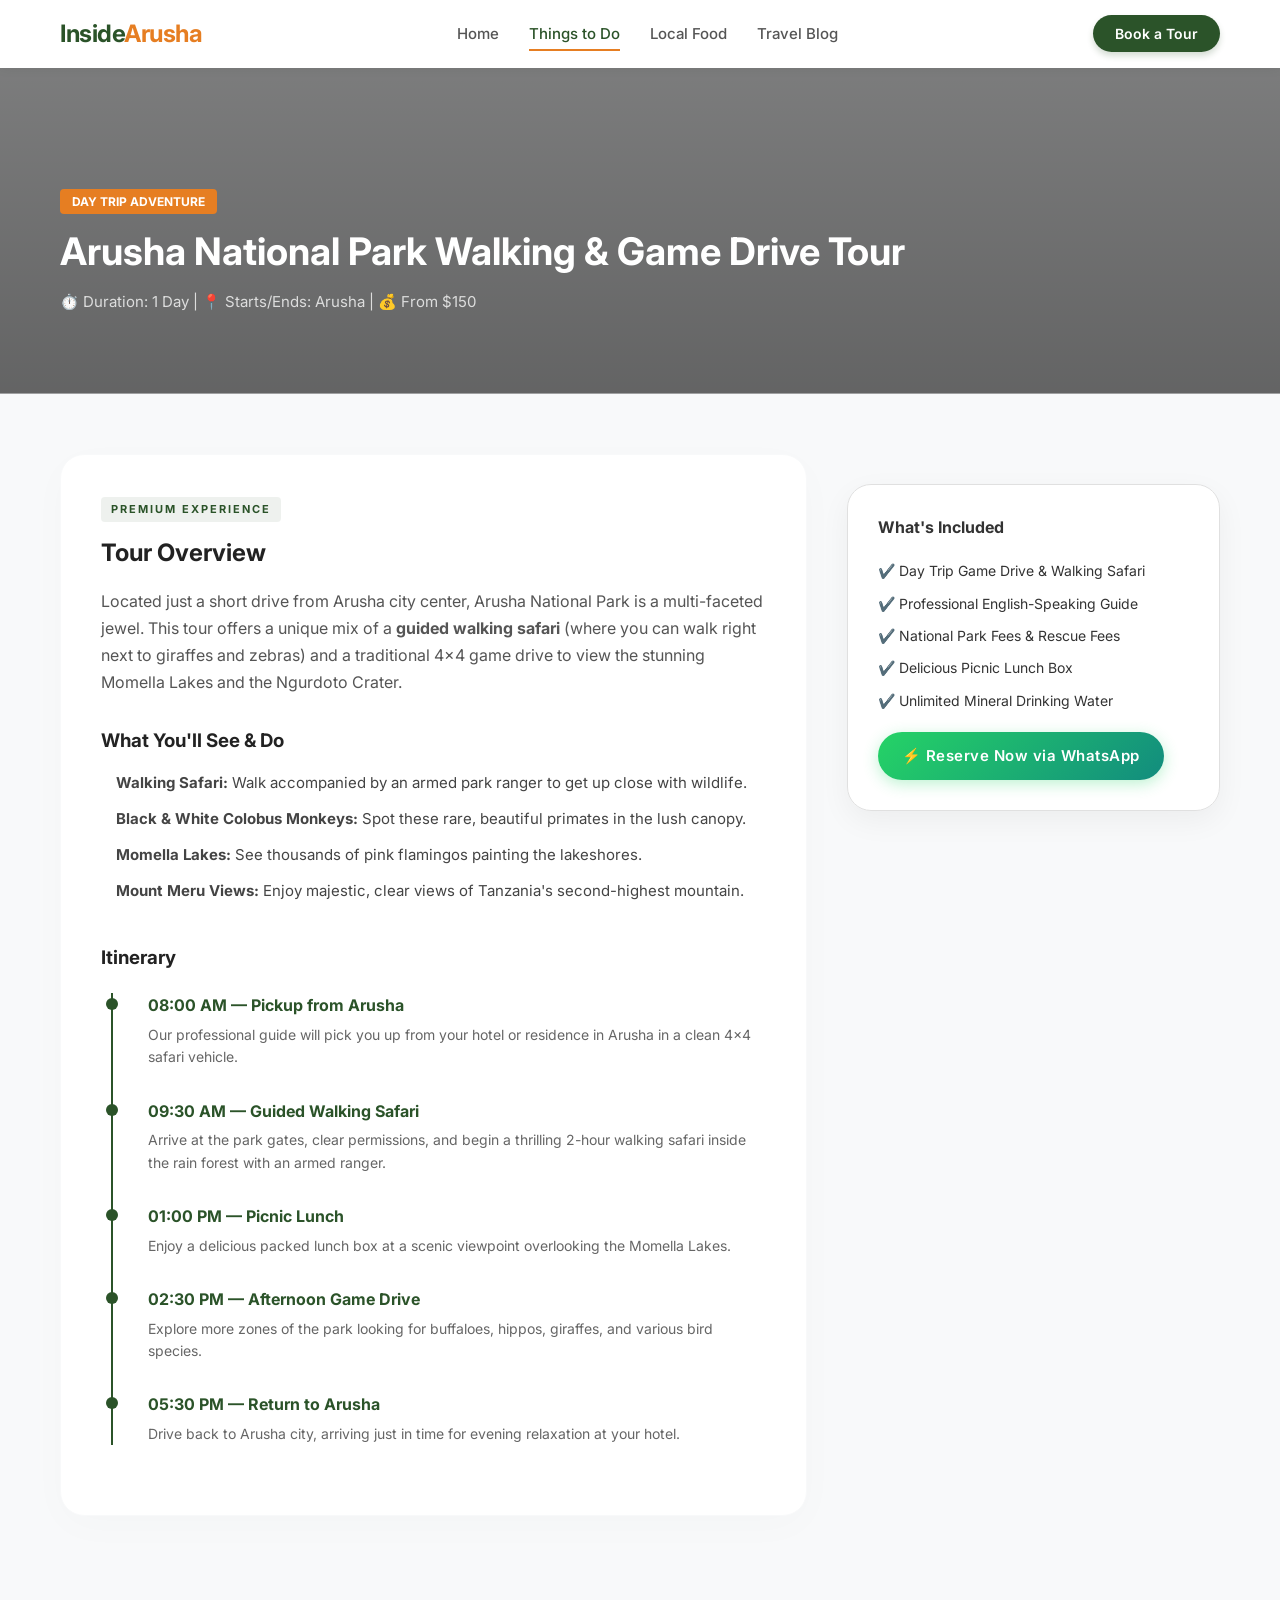
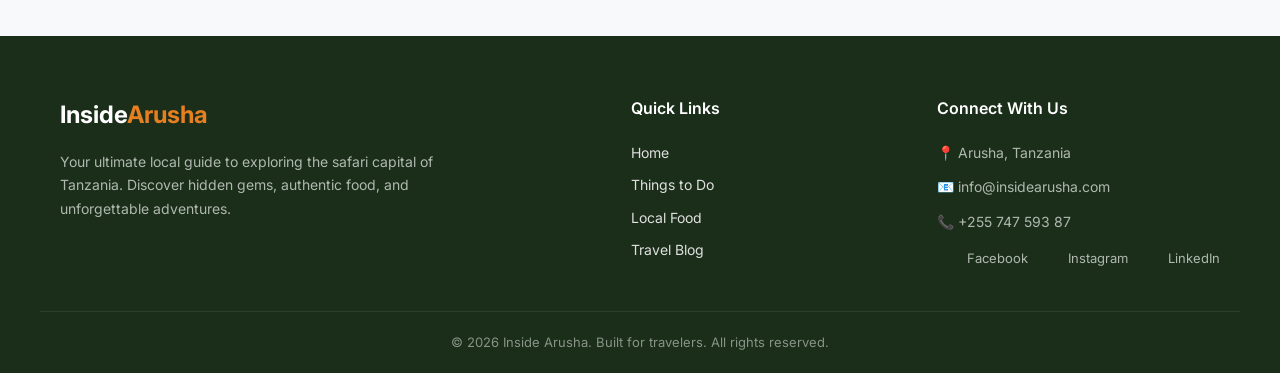
==== arusha-park.html @ d98e3d4b "Initial commit - Fixed HTML structure and broken links" ====
<!DOCTYPE html>
<html lang="en">
<head>
    <meta charset="UTF-8">
    <meta name="viewport" content="width=device-width, initial-scale=1.0">
    <title>Arusha National Park Day Tour | Inside Arusha</title>
    <link href="https://fonts.googleapis.com/css2?family=Inter:wght=400;500;600;700&display=swap" rel="stylesheet">
    <link rel="stylesheet" href="style.css">
</head>
<body>
<header class="site-header">
        <div class="header-container">
            <div class="logo">
                <a href="index.html">Inside<span>Arusha</span></a>
            </div>

            <button class="menu-toggle" id="mobile-menu" aria-label="Toggle navigation">
                <span class="bar"></span>
                <span class="bar"></span>
                <span class="bar"></span>
            </button>

            <nav class="main-navigation" id="nav-menu">
                <ul class="nav-links">
                    <li><a href="index.html">Home</a></li>
                    <li><a href="things-to-do.html" class="active">Things to Do</a></li>
                    <li><a href="local-food.html">Local Food</a></li>
                    <li><a href="blog.html">Travel Blog</a></li>
                </ul>
            </nav>

            <div class="header-action">
                <a href="https://wa.me/25574759387" target="_blank" class="btn-book">Book a Tour</a>
            </div>
        </div>
    </header>
    <section class="tour-hero">
        <div class="tour-hero-overlay">
            <div class="section-container">
                <span class="tour-badge">Day Trip Adventure</span>
                <h1 class="tour-main-title">Arusha National Park Walking & Game Drive Tour</h1>
                <p class="tour-meta-info">⏱️ Duration: 1 Day | 📍 Starts/Ends: Arusha | 💰 From $150</p>
            </div>
        </div>
    </section>

    <section class="tour-details-section">
    <div class="section-container tour-grid-layout">
        
        <div class="tour-main-content unique-minimalist-content">
            <div class="luxury-card-badge">Premium Experience</div>
            <h2>Tour Overview</h2>
            <p class="tour-description">
                    Located just a short drive from Arusha city center, Arusha National Park is a multi-faceted jewel. 
                    This tour offers a unique mix of a <strong>guided walking safari</strong> (where you can walk right next to giraffes and zebras) 
                    and a traditional 4x4 game drive to view the stunning Momella Lakes and the Ngurdoto Crater.
                </p>

                <h3>What You'll See & Do</h3>
                <ul class="tour-bullets">
                    <li><strong>Walking Safari:</strong> Walk accompanied by an armed park ranger to get up close with wildlife.</li>
                    <li><strong>Black & White Colobus Monkeys:</strong> Spot these rare, beautiful primates in the lush canopy.</li>
                    <li><strong>Momella Lakes:</strong> See thousands of pink flamingos painting the lakeshores.</li>
                    <li><strong>Mount Meru Views:</strong> Enjoy majestic, clear views of Tanzania's second-highest mountain.</li>
                </ul>

                <h3>Itinerary</h3>
                <div class="itinerary-timeline luxury-timeline">
                    <div class="timeline-item">
                        <h4>08:00 AM — Pickup from Arusha</h4>
                        <p>Our professional guide will pick you up from your hotel or residence in Arusha in a clean 4x4 safari vehicle.</p>
                    </div>
                    <div class="timeline-item">
                        <h4>09:30 AM — Guided Walking Safari</h4>
                        <p>Arrive at the park gates, clear permissions, and begin a thrilling 2-hour walking safari inside the rain forest with an armed ranger.</p>
                    </div>
                    <div class="timeline-item">
                        <h4>01:00 PM — Picnic Lunch</h4>
                        <p>Enjoy a delicious packed lunch box at a scenic viewpoint overlooking the Momella Lakes.</p>
                    </div>
                    <div class="timeline-item">
                        <h4>02:30 PM — Afternoon Game Drive</h4>
                        <p>Explore more zones of the park looking for buffaloes, hippos, giraffes, and various bird species.</p>
                    </div>
                    <div class="timeline-item">
                        <h4>05:30 PM — Return to Arusha</h4>
                        <p>Drive back to Arusha city, arriving just in time for evening relaxation at your hotel.</p>
                    </div>
                </div>
            </div>

           <div class="tour-sidebar">
    <div class="booking-sticky-box high-end-glassbox">
        <h4>What's Included</h4>
        <ul class="inclusion-list premium-inclusions">
            <li><span>✔️</span> Day Trip Game Drive & Walking Safari</li>
            <li><span>✔️</span> Professional English-Speaking Guide</li>
            <li><span>✔️</span> National Park Fees & Rescue Fees</li>
            <li><span>✔️</span> Delicious Picnic Lunch Box</li>
            <li><span>✔️</span> Unlimited Mineral Drinking Water</li>
        </ul>
        
        <a href="https://wa.me/25574759387?text=Hi!+I'm+interested+in+the+Arusha+National+Park+Tour" target="_blank" class="btn-sidebar-book luxury-btn">
            ⚡ Reserve Now via WhatsApp
        </a>
    </div>
</div>

        </div>
    </section>
     <footer class="site-footer">
        <div class="footer-container">
            <div class="footer-brand">
                <h3>Inside<span>Arusha</span></h3>
                <p>Your ultimate local guide to exploring the safari capital of Tanzania. Discover hidden gems, authentic food, and unforgettable adventures.</p>
            </div>
            <div class="footer-links">
                <h4>Quick Links</h4>
                <ul>
                    <li><a href="index.html">Home</a></li>
                    <li><a href="things-to-do.html">Things to Do</a></li>
                    <li><a href="local-food.html">Local Food</a></li>
                    <li><a href="blog.html">Travel Blog</a></li>
                </ul>
            </div>
            <div class="footer-contact">
                <h4>Connect With Us</h4>
                <p>📍 Arusha, Tanzania</p>
                <p>📧 info@insidearusha.com</p>
                <p>📞 +255 747 593 87</p>
                <div class="footer-socials">
                    <a href="https://facebook.com" target="_blank" class="footer-social-link">Facebook</a>
                    <a href="https://instagram.com" target="_blank" class="footer-social-link">Instagram</a>
                    <a href="https://linkedin.com" target="_blank" class="footer-social-link">LinkedIn</a>
                </div>
            </div>
        </div>
        <div class="footer-bottom">
            <p>&copy; 2026 Inside Arusha. Built for travelers. All rights reserved.</p>
        </div>
    </footer>
    <script>
        const menuToggle = document.getElementById('mobile-menu');
        const navMenu = document.getElementById('nav-menu');

        menuToggle.addEventListener('click', () => {
            menuToggle.classList.toggle('is-active');
            navMenu.classList.toggle('active');
        });
    </script>

</body>
</html>
---- style.css ----
* {
    margin: 0;
    padding: 0;
    box-sizing: border-box;
}

body {
    font-family: 'Inter', sans-serif;
    background-color: #f8f9fa;
    color: #333333;
    line-height: 1.6;
}

a {
    text-decoration: none;
    color: inherit;
    transition: all 0.3s ease;
}

ul {
    list-style: none;
}
.site-header {
    background-color: #ffffff;
    box-shadow: 0 2px 10px rgba(0, 0, 0, 0.05);
    position: sticky;
    top: 0;
    z-index: 1000;
    padding: 15px 0;
}
.header-container {
    max-width: 1200px;
    margin: 0 auto;
    padding: 0 20px;
    display: flex;
    justify-content: space-between;
    align-items: center;
}
.logo a {
    font-size: 24px;
    font-weight: 700;
    color: #2b5329;
    letter-spacing: -0.5px;
}

.logo span {
    color: #e67e22;
}
.nav-links {
    display: flex;
    gap: 30px;
}

.nav-links a {
    font-size: 15px;
    font-weight: 500;
    color: #555555;
    padding: 8px 0;
    position: relative;
}
.nav-links a:hover,
.nav-links a.active {
    color: #2b5329;
}
.nav-links a::after {
    content: '';
    position: absolute;
    bottom: 0;
    left: 0;
    width: 0;
    height: 2px;
    background-color: #e67e22;
    transition: width 0.3s ease;
}

.nav-links a:hover::after,
.nav-links a.active::after {
    width: 100%;
}
.btn-book {
    background-color: #2b5329; 
    color: #ffffff !important;
    padding: 10px 22px;
    border-radius: 25px;
    font-size: 14px;
    font-weight: 600;
    box-shadow: 0 4px 6px rgba(43, 83, 41, 0.2);
}

.btn-book:hover {
    background-color: #1e3b1c;
    transform: translateY(-2px);
    box-shadow: 0 6px 12px rgba(43, 83, 41, 0.3);
}
@media (max-width: 768px) {
    .nav-links {
        display: none;
    }
    
    .logo a {
        font-size: 20px;
    }
    
    .btn-book {
        padding: 8px 16px;
        font-size: 13px;
    }
}
.hero-section {
    position: relative;
    height: 85vh;
    min-height: 500px;
    background-image: url(images/sutirta-budiman-Jgiv1rSIpVM-unsplash.jpg);
    background-size: cover;
    background-position: center;
    background-repeat: no-repeat;
    display: flex;
    align-items: center;
    color: #ffffff;
}

.hero-overlay {
    position: absolute;
    top: 0;
    left: 0;
    width: 100%;
    height: 100%;
    background: linear-gradient(to bottom, rgba(0,0,0,0.4), rgba(0,0,0,0.6));
    z-index: 1;
}

.hero-container {
    position: relative;
    z-index: 2;
    max-width: 800px;
    margin: 0 auto;
    padding: 0 20px;
    text-align: center;
}

.hero-badge {
    background-color: rgba(230, 126, 34, 0.2);
    color: #1237af;
    border: 1px solid rgba(230, 126, 34, 0.4);
    padding: 6px 16px;
    border-radius: 20px;
    font-size: 13px;
    font-weight: 600;
    text-transform: uppercase;
    letter-spacing: 1px;
    display: inline-block;
    margin-bottom: 20px;
}

.hero-title {
    font-size: 48px;
    font-weight: 700;
    line-height: 1.2;
    margin-bottom: 20px;
    letter-spacing: -1px;
}

.hero-title span {
    color: #e67e22;
}

.hero-subtitle {
    font-size: 18px;
    color: #e0e0e0;
    margin-bottom: 35px;
    font-weight: 400;
    max-width: 650px;
    margin-left: auto;
    margin-right: auto;
}

.hero-actions {
    display: flex;
    justify-content: center;
    gap: 20px;
    align-items: center;
}

.btn-primary {
    background-color: #e67e22;
    color: #ffffff;
    padding: 12px 30px;
    border-radius: 30px;
    font-size: 15px;
    font-weight: 600;
    box-shadow: 0 4px 15px rgba(230, 126, 34, 0.3);
}

.btn-primary:hover {
    background-color: #d35400;
    transform: translateY(-2px);
}

.btn-secondary {
    background-color: rgba(255, 255, 255, 0.1);
    color: #ffffff;
    padding: 12px 30px;
    border-radius: 30px;
    font-size: 15px;
    font-weight: 600;
    border: 1px solid rgba(255, 255, 255, 0.4);
    backdrop-filter: blur(5px);
    display: flex;
    align-items: center;
    gap: 8px;
}

.btn-secondary:hover {
    background-color: rgba(255, 255, 255, 0.2);
    border-color: #ffffff;
    transform: translateY(-2px);
}

.services-section {
    padding: 80px 0;
    background-color: #f8f9fa;
}

.section-container {
    max-width: 1200px;
    margin: 0 auto;
    padding: 0 20px;
}

.section-header {
    text-align: center;
    margin-bottom: 50px;
}

.section-tagline {
    color: #2b5329;
    font-weight: 600;
    font-size: 14px;
    text-transform: uppercase;
    letter-spacing: 1px;
    display: block;
    margin-bottom: 10px;
}

.section-title {
    font-size: 36px;
    font-weight: 700;
    color: #222222;
    margin-bottom: 15px;
}

.section-subtitle {
    color: #666666;
    font-size: 16px;
    max-width: 600px;
    margin: 0 auto;
}
    .cards-grid {
    display: grid;
    grid-template-columns: repeat(auto-fit, minmax(320px, 1fr));
    gap: 30px;
    margin-top: 20px;
}

.card {
    background: #ffffff;
    border-radius: 12px;
    overflow: hidden;
    box-shadow: 0 4px 15px rgba(0,0,0,0.03);
    transition: all 0.3s ease;
}

.card:hover {
    transform: translateY(-5px);
    box-shadow: 0 10px 25px rgba(0,0,0,0.08);
}

.card-image {
    height: 240px;
    overflow: hidden;
}

.card-image img {
    width: 100%;
    height: 100%;
    object-fit: cover;
    transition: transform 0.5s ease;
}

.card:hover .card-image img {
    transform: scale(1.05);
}

.card-content {
    padding: 25px;
}

.card-content h3 {
    font-size: 20px;
    color: #222222;
    margin-bottom: 12px;
    font-weight: 600;
}

.card-content p {
    color: #666666;
    font-size: 14px;
    line-height: 1.6;
    margin-bottom: 20px;
}

.card-link {
    color: #2b5329;
    font-weight: 600;
    font-size: 14px;
}

.card-link:hover {
    color: #e67e22;
}

@media (max-width: 768px) {
    .hero-section { height: 75vh; }
    .hero-title { font-size: 32px; }
    .hero-subtitle { font-size: 15px; }
    .hero-actions { flex-direction: column; gap: 12px; }
    .btn-primary, .btn-secondary { width: 100%; justify-content: center; }
    
    .section-title { font-size: 28px; }
    .cards-grid { grid-template-columns: 1fr; } 
}
food-section {
    padding: 80px 0;
    background-color: #ffffff; 
}

.food-grid {
    display: grid;
    grid-template-columns: repeat(auto-fit, minmax(300px, 1fr));
    gap: 30px;
    margin-top: 40px;
}

.food-card {
    background: #f8f9fa;
    border-left: 4px solid #e67e22;
    padding: 30px;
    border-radius: 0 12px 12px 0;
    position: relative;
    box-shadow: 0 4px 15px rgba(0,0,0,0.02);
    transition: all 0.3s ease;
}

.food-card:hover {
    transform: translateY(-3px);
    box-shadow: 0 8px 20px rgba(0,0,0,0.06);
    background-color: #f1f3f5;
}

.food-badge {
    position: absolute;
    top: 15px;
    right: 20px;
    background-color: rgba(43, 83, 41, 0.1);
    color: #2b5329;
    font-size: 11px;
    font-weight: 700;
    text-transform: uppercase;
    padding: 4px 10px;
    border-radius: 4px;
    letter-spacing: 0.5px;
}

.food-content h3 {
    font-size: 20px;
    color: #222222;
    margin-bottom: 15px;
    padding-right: 60px;
}

.food-content p {
    color: #555555;
    font-size: 14px;
    line-height: 1.6;
    margin-bottom: 20px;
}
.best-spot {
    display: block;
    font-size: 13px;
    font-weight: 600;
    color: #2b5329;
    background-color: #ffffff;
    padding: 8px 12px;
    border-radius: 6px;
    border: 1px dashed rgba(43, 83, 41, 0.3);
}

.cafe-highlight {
    margin-top: 50px;
    background: linear-gradient(135deg, #2b5329, #1e3b1c);
    color: #ffffff;
    padding: 35px;
    border-radius: 12px;
    text-align: center;
    box-shadow: 0 10px 20px rgba(43, 83, 41, 0.15);
}

.cafe-highlight h3 {
    font-size: 22px;
    margin-bottom: 10px;
    font-weight: 600;
}

.cafe-highlight p {
    font-size: 15px;
    color: #e0e0e0;
    max-width: 700px;
    margin: 0 auto;
}

@media (max-width: 768px) {
    .food-grid {
        grid-template-columns: 1fr;
    }
    .cafe-highlight h3 {
        font-size: 18px;
    }
    .cafe-highlight p {
        font-size: 13px;
    }
}
.blog-section {
    padding: 80px 0;
    background-color: #f8f9fa;
}

.blog-grid {
    display: grid;
    grid-template-columns: repeat(auto-fit, minmax(320px, 1fr));
    gap: 30px;
    margin-top: 40px;
}
.blog-card {
    background: #ffffff;
    border-radius: 8px;
    overflow: hidden;
    box-shadow: 0 2px 12px rgba(0,0,0,0.02);
    transition: all 0.3s ease;
    margin-top: auto;
}

.blog-card:hover {
    transform: translateY(-5px);
    box-shadow: 0 8px 25px rgba(0,0,0,0.06);
}

.blog-image {
    height: 200px;
    overflow: hidden;
}

.blog-image img {
    width: 100%;
    height: 100%;
    object-fit: cover;
    transition: transform 0.4s ease;
}

.blog-card:hover .blog-image img {
    transform: scale(1.05);
}

.blog-content {
    padding: 25px;
}

.blog-meta {
    display: flex;
    gap: 15px;
    font-size: 12px;
    color: #888888;
    font-weight: 500;
    margin-bottom: 12px;
    text-transform: uppercase;
    letter-spacing: 0.5px;
}

.blog-category {
    color: #e67e22; 
    font-weight: 600;
}

.blog-content h3 {
    font-size: 19px;
    line-height: 1.4;
    margin-bottom: 12px;
}

.blog-content h3 a:hover {
    color: #2b5329; 
}

.blog-content p {
    color: #666666;
    font-size: 14px;
    line-height: 1.6;
    margin-bottom: 18px;
}

.read-more {
    font-size: 14px;
    font-weight: 600;
    color: #2b5329;
    display: inline-block;
}

.read-more:hover {
    color: #e67e22;
    transform: translateX(3px); 
}

@media (max-width: 768px) 
{

    .blog-grid {
        grid-template-columns: 1fr;
    }
}
.site-footer {
    background-color: #1a2e19; 
    color: #e0e0e0;
    padding: 60px 0 20px 0;
    margin-top: 60px;
    font-size: 14px;
}

.footer-container {
    max-width: 1200px;
    margin: 0 auto;
    padding: 0 20px;
    display: grid;
    grid-template-columns: 2fr 1fr 1fr;
    gap: 40px;
    margin-bottom: 40px;
}

.footer-brand h3 {
    font-size: 24px;
    color: #ffffff;
    margin-bottom: 15px;
    font-weight: 700;
}

.footer-brand h3 span {
    color: #e67e22;
}

.footer-brand p {
    line-height: 1.7;
    color: #b0b8b0;
    max-width: 400px;
}

.footer-links h4, .footer-contact h4 {
    color: #ffffff;
    font-size: 16px;
    font-weight: 600;
    margin-bottom: 20px;
}

.footer-links ul li {
    margin-bottom: 10px;
}

.footer-links a:hover {
    color: #e67e22;
    padding-left: 5px; 
}

.footer-contact p {
    margin-bottom: 12px;
    color: #b0b8b0;
}

.footer-bottom {
    border-top: 1px solid rgba(255, 255, 255, 0.08);
    max-width: 1200px;
    margin: 0 auto;
    padding: 20px 20px 0 20px;
    text-align: center;
    color: #889488;
    font-size: 13px;
}

.menu-toggle {
    display: none;
    flex-direction: column;
    cursor: pointer;
    background: transparent;
    border: none;
}

.menu-toggle .bar {
    width: 25px;
    height: 3px;
    background-color: #2b5329;
    margin: 4px 0;
    transition: all 0.3s ease;
}


@media (max-width: 768px) {
    .menu-toggle {
        display: flex; 
        z-index: 1001;
    }
    
    .menu-toggle.is-active .bar:nth-child(2) { opacity: 0; }
    .menu-toggle.is-active .bar:nth-child(1) { transform: translateY(11px) rotate(45deg); }
    .menu-toggle.is-active .bar:nth-child(3) { transform: translateY(-11px) rotate(-45deg); }

    .main-navigation {
        position: fixed;
        top: -100%; 
        left: 0;
        width: 100%;
        background-color: #ffffff;
        padding: 80px 0 30px 0;
        box-shadow: 0 10px 15px rgba(0,0,0,0.05);
        transition: all 0.4s ease;
        z-index: 999;
    }

    .main-navigation.active {
        top: 0;
    }

    .nav-links {
        display: flex;
        flex-direction: column;
        align-items: center;
        gap: 20px;
    }
    
    .header-action {
        display: none;
    }
    
    .footer-container {
        grid-template-columns: 1fr; 
        gap: 30px;
    }
}
.contact-section {
    padding: 80px 0;
    background-color: #ffffff; 
}

.contact-wrapper {
    display: grid;
    grid-template-columns: 1fr 1fr;
    gap: 50px;
    align-items: center;
}

.contact-title {
    font-size: 32px;
    font-weight: 700;
    color: #222222;
    margin-bottom: 15px;
    line-height: 1.3;
}

.contact-text {
    color: #666666;
    font-size: 15px;
    margin-bottom: 30px;
    line-height: 1.6;
}

.info-items {
    display: flex;
    flex-direction: column;
    gap: 20px;
}

.info-item {
    display: flex;
    align-items: center;
    gap: 15px;
    font-size: 15px;
    color: #444444;
}

.info-icon {
    font-size: 20px;
    background-color: #f8f9fa;
    padding: 10px;
    border-radius: 50%;
    box-shadow: 0 2px 5px rgba(0,0,0,0.05);
}

.contact-form-box {
    background: #f8f9fa;
    padding: 40px;
    border-radius: 12px;
    box-shadow: 0 4px 20px rgba(0, 0, 0, 0.02);
}

.form-group {
    margin-bottom: 20px;
}

.form-group label {
    display: block;
    font-size: 14px;
    font-weight: 600;
    color: #333333;
    margin-bottom: 8px;
}

.form-group input,
.form-group select,
.form-group textarea {
    width: 100%;
    padding: 12px 15px;
    border: 1px solid #dddddd;
    border-radius: 6px;
    font-family: 'Inter', sans-serif;
    font-size: 14px;
    color: #333333;
    transition: border-color 0.3s ease;
}

.form-group input:focus,
.form-group select:focus,
.form-group textarea:focus {
    outline: none;
    border-color: #2b5329;
}

.btn-submit {
    width: 100%;
    background-color: #2b5329; 
    color: #ffffff;
    border: none;
    padding: 14px;
    font-size: 15px;
    font-weight: 600;
    border-radius: 6px;
    cursor: pointer;
    transition: background-color 0.3s ease, transform 0.2s ease;
}

.btn-submit:hover {
    background-color: #1e3b1c;
    transform: translateY(-1px);
}

@media (max-width: 768px) {
    .contact-wrapper {
        grid-template-columns: 1fr;
        gap: 40px;
    }
    
    .contact-form-box {
        padding: 25px;
    }
    
    .contact-title {
        font-size: 26px;
    }
}
.contact-socials-minimal {
    display: flex;
    gap: 20px;
    margin-top: 25px;
    border-top: 1px solid #eeeeee; 
    padding-top: 20px;
}

.social-link-min {
    font-size: 14px;
    font-weight: 600;
    color: #666666; 
    position: relative;
    padding-bottom: 4px;
}

.social-link-min::after {
    content: '';
    position: absolute;
    bottom: 0;
    left: 0;
    width: 0;
    height: 2px;
    background-color: #2b5329;
    transition: width 0.3s ease;
}

.social-link-min:hover {
    color: #2b5329;
}

.social-link-min:hover::after {
    width: 100%;
}


.footer-socials {
    display: flex;
    gap: 10px;
    margin-top: 15px;
}

.footer-social-link {
    font-size: 13px;
    color: #b0b8b0; 
    background: transparent;
    padding: 0;
    border: none;
    position: relative;
    margin: right 1px;
    margin-left: 30px;
}

.footer-social-link::after {
    content: '';
    position: absolute;
    bottom: -2px;
    left: 0px;
    right: 30px;
    width: 0;
    height: 1px;
    background-color: #e67e22;
    transition: width 0.3s ease;
    
}

.footer-social-link:hover {
    color: #ffffff; 
}

.footer-social-link:hover::after {
    width: 100%;
}
.tour-hero {
    background-image: linear-gradient(rgba(0,0,0,0.5), rgba(0,0,0,0.6)), url('https://images.unsplash.com/photo-1516426122078-c23e76319801?auto=format&fit=crop&w=1200&q=80');
    background-size: cover;
    background-position: center;
    padding: 120px 0 80px 0;
    color: #ffffff;
}

.tour-badge {
    background-color: #e67e22;
    color: #ffffff;
    padding: 5px 12px;
    border-radius: 4px;
    font-size: 12px;
    font-weight: 700;
    text-transform: uppercase;
}

.tour-main-title {
    font-size: 38px;
    margin: 15px 0;
    font-weight: 700;
    line-height: 1.2;
}

.tour-meta-info {
    font-size: 15px;
    color: #dddddd;
}

.tour-grid-layout {
    display: grid;
    grid-template-columns: 2fr 1fr;
    gap: 40px;
    padding: 60px 0;
}

.tour-main-content h2, .tour-main-content h3 {
    color: #222222;
    margin-bottom: 15px;
}

.tour-description {
    font-size: 16px;
    line-height: 1.7;
    color: #555555;
    margin-bottom: 30px;
}

.tour-bullets {
    list-style: none;
    margin-bottom: 40px;
}

.tour-bullets li {
    font-size: 15px;
    margin-bottom: 12px;
    color: #444444;
}

.itinerary-timeline {
    border-left: 2px solid #2b5329;
    padding-left: 20px;
    margin-top: 20px;
}

.timeline-item {
    position: relative;
    margin-bottom: 30px;
}

.timeline-item::before {
    content: '';
    position: absolute;
    left: -27px;
    top: 5px;
    width: 12px;
    height: 12px;
    background-color: #2b5329;
    border-radius: 50%;
}

.timeline-item h4 {
    font-size: 16px;
    color: #2b5329;
    margin-bottom: 5px;
}

.timeline-item p {
    font-size: 14px;
    color: #666666;
}

.booking-sticky-box {
    background-color: #f8f9fa;
    padding: 30px;
    border-radius: 8px;
    border: 1px solid #eeeeee;
    position: sticky;
    top: 100px;
}

.inclusion-list {
    list-style: none;
    margin: 20px 0;
}

.inclusion-list li {
    font-size: 14px;
    margin-bottom: 10px;
}

.btn-sidebar-book {
    display: block;
    text-align: center;
    background-color: #25d366; 
    color: #ffffff;
    padding: 14px;
    border-radius: 6px;
    font-weight: 700;
    text-decoration: none;
    font-size: 15px;
    transition: background 0.3s;
}

.btn-sidebar-book:hover {
    background-color: #128c7e;
    color: #ffffff;
}

@media (max-width: 768px) {
    .tour-grid-layout {
        grid-template-columns: 1fr;
    }
    .tour-main-title {
        font-size: 28px;
    }
}
 .section-container {
        padding-left: 20px !important;
        padding-right: 20px !important;
    }

    .tour-main-content {
        padding: 0 10px;
    }

    .tour-bullets {
        padding-left: 15px;
    }
    
    .itinerary-timeline {
        margin-left: 10px;
    }
.cultural-hero {
    background-image: linear-gradient(rgba(0,0,0,0.5), rgba(0,0,0,0.6)), url('https://images.unsplash.com/photo-1489440543286-a6933013dfc3?auto=format&fit=crop&w=1200&q=80');
}
.coffee-hero {
    background-image: linear-gradient(rgba(0,0,0,0.5), rgba(0,0,0,0.6)), url('https://images.unsplash.com/photo-1514432324607-a09d9b4aefdd?auto=format&fit=crop&w=1200&q=80') !important;
}
.chemka-hero {
    background-image: linear-gradient(rgba(0,0,0,0.4), rgba(0,0,0,0.6)), url('https://images.unsplash.com/photo-1540555700478-4be289fbecef?auto=format&fit=crop&w=1200&q=80') !important;
}

.animate-badge {
    animation: pulseGlow 2s infinite alternate;
}

@keyframes pulseGlow {
    0% { transform: scale(1); box-shadow: 0 0 0 0 rgba(230, 126, 34, 0.4); }
    100% { transform: scale(1.05); box-shadow: 0 0 10px 4px rgba(230, 126, 34, 0); }
}

.unique-minimalist-content {
    background: #ffffff;
    padding: 40px;
    border-radius: 16px;
    box-shadow: 0 4px 30px rgba(0, 0, 0, 0.02);
    border: 1px solid #f1f2f6;
}

.luxury-card-badge {
    display: inline-block;
    font-size: 11px;
    text-transform: uppercase;
    letter-spacing: 2px;
    color: #2b5329;
    font-weight: 700;
    margin-bottom: 10px;
}

.luxury-bullets li {
    display: flex;
    align-items: center;
    gap: 12px;
    font-size: 15px;
    margin-bottom: 16px !important;
}

.luxury-bullets li span {
    font-size: 14px;
    transition: transform 0.3s;
}

.luxury-bullets li:hover span {
    transform: rotate(20deg) scale(1.2);
}

.luxury-timeline .timeline-item {
    padding-left: 10px;
    transition: all 0.3s ease;
}

.luxury-timeline .timeline-item:hover {
    transform: translateX(8px);
    border-left: 2px solid #e67e22;
}

.high-end-glassbox {
    background: rgba(255, 255, 255, 0.75) !important;
    backdrop-filter: blur(12px) !important;
    -webkit-backdrop-filter: blur(12px) !important;
    border: 1px solid rgba(255, 255, 255, 0.6) !important;
    box-shadow: 0 8px 32px 0 rgba(31, 38, 135, 0.05) !important;
    border-radius: 16px !important;
    transition: transform 0.4s cubic-bezier(0.165, 0.84, 0.44, 1);
}

.high-end-glassbox:hover {
    transform: translateY(-5px);
    box-shadow: 0 12px 40px 0 rgba(31, 38, 135, 0.08) !important;
}

.luxury-btn {
    background: linear-gradient(135deg, #25d366, #128c7e) !important;
    border-radius: 50px !important; /* Inakuwa duara pembeni (Round Oval) */
    letter-spacing: 0.5px;
    box-shadow: 0 4px 15px rgba(37, 211, 102, 0.3) !important;
    transition: all 0.3s ease !important;
}

.luxury-btn:hover {
    box-shadow: 0 6px 20px rgba(37, 211, 102, 0.5) !important;
    letter-spacing: 1px;
}
.card-item {
    background: #ffffff;
    border-radius: 20px;
    padding: 20px;
    transition: all 0.4s ease;
    border: 1px solid #f0f0f0;
}

.card-item:hover {
    transform: translateY(-10px);
    box-shadow: 0 20px 40px rgba(0,0,0,0.08);
    border: 1px solid #e67e22; 
}
.food-hero {
    background: linear-gradient(rgba(0,0,0,0.3), rgba(0,0,0,0.5)), url('https://images.unsplash.com/photo-1544025162-d76694265947?auto=format&fit=crop&w=1200&q=80');
    background-size: cover;
    background-position: center;
    backdrop-filter: blur(5px);
}
html {
    scroll-behavior: smooth;
    font-family: 'Inter', sans-serif;
}

.card-item, .blog-card, .food-card {
    background: #ffffff !important;
    border-radius: 20px !important;
    padding: 24px !important;
    border: 1px solid #f1f2f6 !important;
    box-shadow: 0 4px 20px rgba(0, 0, 0, 0.01) !important;
    transition: all 0.4s cubic-bezier(0.165, 0.84, 0.44, 1) !important;
}

.card-item:hover, .blog-card:hover, .food-card:hover {
    transform: translateY(-8px) !important;
    box-shadow: 0 20px 40px rgba(43, 83, 41, 0.08) !important; 
    border-color: #e67e22 !important; 
}

.unique-minimalist-content {
    background: #ffffff !important;
    padding: 40px !important;
    border-radius: 24px !important;
    box-shadow: 0 10px 40px rgba(0, 0, 0, 0.02) !important;
    border: 1px solid #f8f9fa !important;
}

.luxury-card-badge {
    display: inline-block !important;
    font-size: 11px !important;
    text-transform: uppercase !important;
    letter-spacing: 2px !important;
    color: #2b5329 !important;
    font-weight: 700 !important;
    margin-bottom: 12px !important;
    background: rgba(43, 83, 41, 0.08) !important;
    padding: 4px 10px !important;
    border-radius: 4px !important;
}

.animate-badge {
    animation: pulseGlow 2.5s infinite alternate !important;
}

@keyframes pulseGlow {
    0% { transform: scale(1); box-shadow: 0 0 0 0 rgba(230, 126, 34, 0.4); }
    100% { transform: scale(1.04); box-shadow: 0 0 12px 6px rgba(230, 126, 34, 0); }
}

.luxury-timeline .timeline-item {
    padding-left: 15px !important;
    transition: all 0.3s cubic-bezier(0.25, 0.8, 0.25, 1) !important;
}

.luxury-timeline .timeline-item:hover {
    transform: translateX(10px) !important;
    border-left: 2px solid #e67e22 !important;
}

.high-end-glassbox {
    background: rgba(255, 255, 255, 0.9) !important;
    backdrop-filter: blur(16px) !important;
    -webkit-backdrop-filter: blur(16px) !important;
    border: 1px solid #e0e0e0 !important; 
    box-shadow: 0 10px 30px rgba(0, 0, 0, 0.05) !important;
    border-radius: 24px !important;
    padding: 30px !important; 
    margin-top: 30px !important;
    display: block !important;
    transition: all 0.4s ease !important;
}

.high-end-glassbox:hover {
    transform: translateY(-5px) !important;
    box-shadow: 0 20px 40px rgba(0, 0, 0, 0.08) !important;
}
}

.high-end-glassbox:hover {
    transform: translateY(-5px) !important;
    box-shadow: 0 20px 50px rgba(0, 0, 0, 0.06) !important;
}
.luxury-btn {
    background: linear-gradient(135deg, #25d366, #128c7e) !important;
    border-radius: 50px !important;
    padding: 12px 24px !important; 
    display: inline-block !important;
    text-align: center !important;
    text-decoration: none !important;
    color: white !important;
    font-weight: 600 !important;
    transition: all 0.3s ease !important;
    width: auto !important; 
}

.luxury-btn:hover {
    box-shadow: 0 8px 25px rgba(37, 211, 102, 0.45) !important;
    letter-spacing: 1.2px !important;
}

@media (max-width: 768px) {
    .section-container {
        padding-left: 24px !important;
        padding-right: 24px !important;
    }
    .unique-minimalist-content {
        padding: 24px !important;
    }
}
.heritage-hero {
    background-image: linear-gradient(rgba(0,0,0,0.5), rgba(0,0,0,0.6)), url('https://images.unsplash.com/photo-1547891654-e66ed7edd96c?auto=format&fit=crop&w=1200&q=80') !important;
}
.premium-blog-card {
    background: #ffffff !important;
    border-radius: 24px !important;
    box-shadow: 0 10px 30px rgba(0,0,0,0.05) !important;
    overflow: hidden !important;
    border: 1px solid #eee !important;
    display: flex !important;
    flex-direction: column !important;
    transition: all 0.4s cubic-bezier(0.165, 0.84, 0.44, 1) !important;
}

/* Kadi ikiguswa na panya (Hover Effect) inajinyanyua juu na kivuli kuongezeka */
.premium-blog-card:hover {
    transform: translateY(-10px) !important;
    box-shadow: 0 20px 40px rgba(0, 0, 0, 0.12) !important;
    border-color: #25d366 !important;
    cursor: pointer;
}

/* Muundo wa Picha za ndani ya Kadi */
.blog-card-img {
    width: 100% !important;
    height: 190px !important;
    object-fit: cover !important;
    display: block !important;
    transition: transform 0.4s ease !important;
}

/* Picha ikuzike kwa ndani kadi ikiguswa (Zoom in effect) */
.premium-blog-card:hover .blog-card-img {
    transform: scale(1.03) !important;
}

/* Sehemu ya Maandishi ndani ya kadi */
.blog-card-body {
    padding: 24px !important;
    display: flex !important;
    flex-direction: column !important;
    flex-grow: 1 !important;
}

.blog-card-body h3 {
    margin-top: 10px !important;
    font-size: 18px !important;
    color: #111 !important;
    font-weight: 700 !important;
}

.blog-card-body p {
    font-size: 14px !important;
    color: #555 !important;
    line-height: 1.6 !important;
    margin-bottom: 20px !important;
}

/* Link ya WhatsApp chini ya kila kadi */
.blog-whatsapp-link {
    font-size: 14px !important;
    font-weight: 600 !important;
    color: #25d366 !important;
    text-decoration: none !important;
    margin-top: auto !important;
    display: inline-block !important;
    transition: color 0.3s ease !important;
}

.blog-whatsapp-link:hover {
    color: #128c7e !important;
    text-decoration: underline !important;
}
    display: flex !important;
    flex-wrap: wrap !important;
    gap: 16px !important;
    margin-top: 30px !important;
    justify-content: center !important; /* Inaviweka katikati vizuri */
}
.hero-actions-v2 {
    display: flex !important;
    justify-content: center !important;
    align-items: center !important;
    gap: 20px !important; /* Inatenganisha vitufe visitangane */
    margin-top: 35px !important;
    width: 100% !important;
}

/* 1. Kitufe cha Start Exploring kilichorudiwa upya */
.btn-explore-v2 {
    display: inline-block !important;
    padding: 14px 32px !important;
    border-radius: 50px !important;
    background-color: #e67e22 !important; /* Rangi ya machungwa thabiti */
    color: #ffffff !important;
    font-family: 'Inter', sans-serif !important;
    font-size: 16px !important;
    font-weight: 600 !important;
    text-decoration: none !important;
    transition: all 0.3s ease !important;
    box-shadow: 0 4px 15px rgba(230, 126, 34, 0.4) !important;
    border: none !important;
    cursor: pointer !important;
}

.btn-explore-v2:hover {
    background-color: #d35400 !important;
    transform: translateY(-3px) !important;
    box-shadow: 0 8px 20px rgba(230, 126, 34, 0.6) !important;
}

/* 2. Kitufe cha Watch Video kilichonyooshwa */
.btn-watch-v2 {
    display: inline-flex !important;
    align-items: center !important;
    gap: 10px !important;
    padding: 14px 28px !important;
    border-radius: 50px !important;
    background: rgba(255, 255, 255, 0.15) !important; /* Muonekano wa Kioo */
    color: #ffffff !important;
    font-family: 'Inter', sans-serif !important;
    font-size: 16px !important;
    font-weight: 600 !important;
    text-decoration: none !important;
    border: 1.5px solid rgba(255, 255, 255, 0.4) !important;
    backdrop-filter: blur(8px) !important;
    transition: all 0.3s ease !important;
    cursor: pointer !important;
}

.btn-watch-v2:hover {
    background: #ffffff !important;
    color: #111111 !important;
    transform: translateY(-3px) !important;
    border-color: #ffffff !important;
}

/* Duara la icon ya play */
.play-icon-v2 {
    font-size: 12px !important;
    background: rgba(255, 255, 255, 0.2) !important;
    width: 26px !important;
    height: 26px !important;
    display: flex !important;
    align-items: center !important;
    justify-content: center !important;
    border-radius: 50px !important;
    transition: all 0.3s ease !important;
}

.btn-watch-v2:hover .play-icon-v2 {
    background: rgba(0, 0, 0, 0.08) !important;
}
.tours-grid, .grid-container, .destinations-grid {
    display: grid !important;
    grid-template-columns: repeat(auto-fit, minmax(300px, 1fr)) !important;
    gap: 25px !important;
    width: 100% !important;
    max-width: 1200px !important;
    margin: 30px auto !important;
    padding: 0 20px !important;
    align-items: stretch !important;
}

/* Kila kadi iwe na umbo thabiti na isivuje */
.tour-card, .card-destination {
    background: #ffffff !important;
    border-radius: 16px !important;
    overflow: hidden !important;
    box-shadow: 0 4px 15px rgba(0, 0, 0, 0.05) !important;
    display: flex !important;
    flex-direction: column !important;
    height: 100% !important;
}

/* Picha za kadi zote zinyooke kwa urefu sawa na zisijinyooshe vibaya */
.tour-card img, .card-destination img, .card-image {
    width: 100% !important;
    height: 220px !important; /* Urefu unaofaa kwa kadi zote tatu */
    object-fit: cover !important; /* Inazuia picha isibonyezwe au kupoteza umbo */
    display: flexbox;
    margin-top: 20px;
}

/* Sehemu ya maandishi ndani ya kila kadi */
.tour-info, .card-content {
    padding: 20px !important;
    flex-grow: 1 !important;
    display: flex !important;
    flex-direction: column !important;
    justify-content: space-between !important;
}
.whatsapp-btn {
    position: fixed;
    bottom: 60px;
    right: 30px;
    background-color: #25d366;
    color: white;
    padding: 15px 25px;
    border-radius: 50px;
    text-decoration: none;
    font-weight: bold;
    font-family: Arial, sans-serif;
    display: flex;
    align-items: center;
    gap: 10px;
    box-shadow: 0px 4px 10px rgba(0, 0, 0, 0.3);
    z-index: 1000;
    transition: transform 0.3s ease, background-color 0.3s ease;
}

.whatsapp-btn:hover {
    background-color: #128c7e;
    transform: scale(1.05);
    color: white;
}
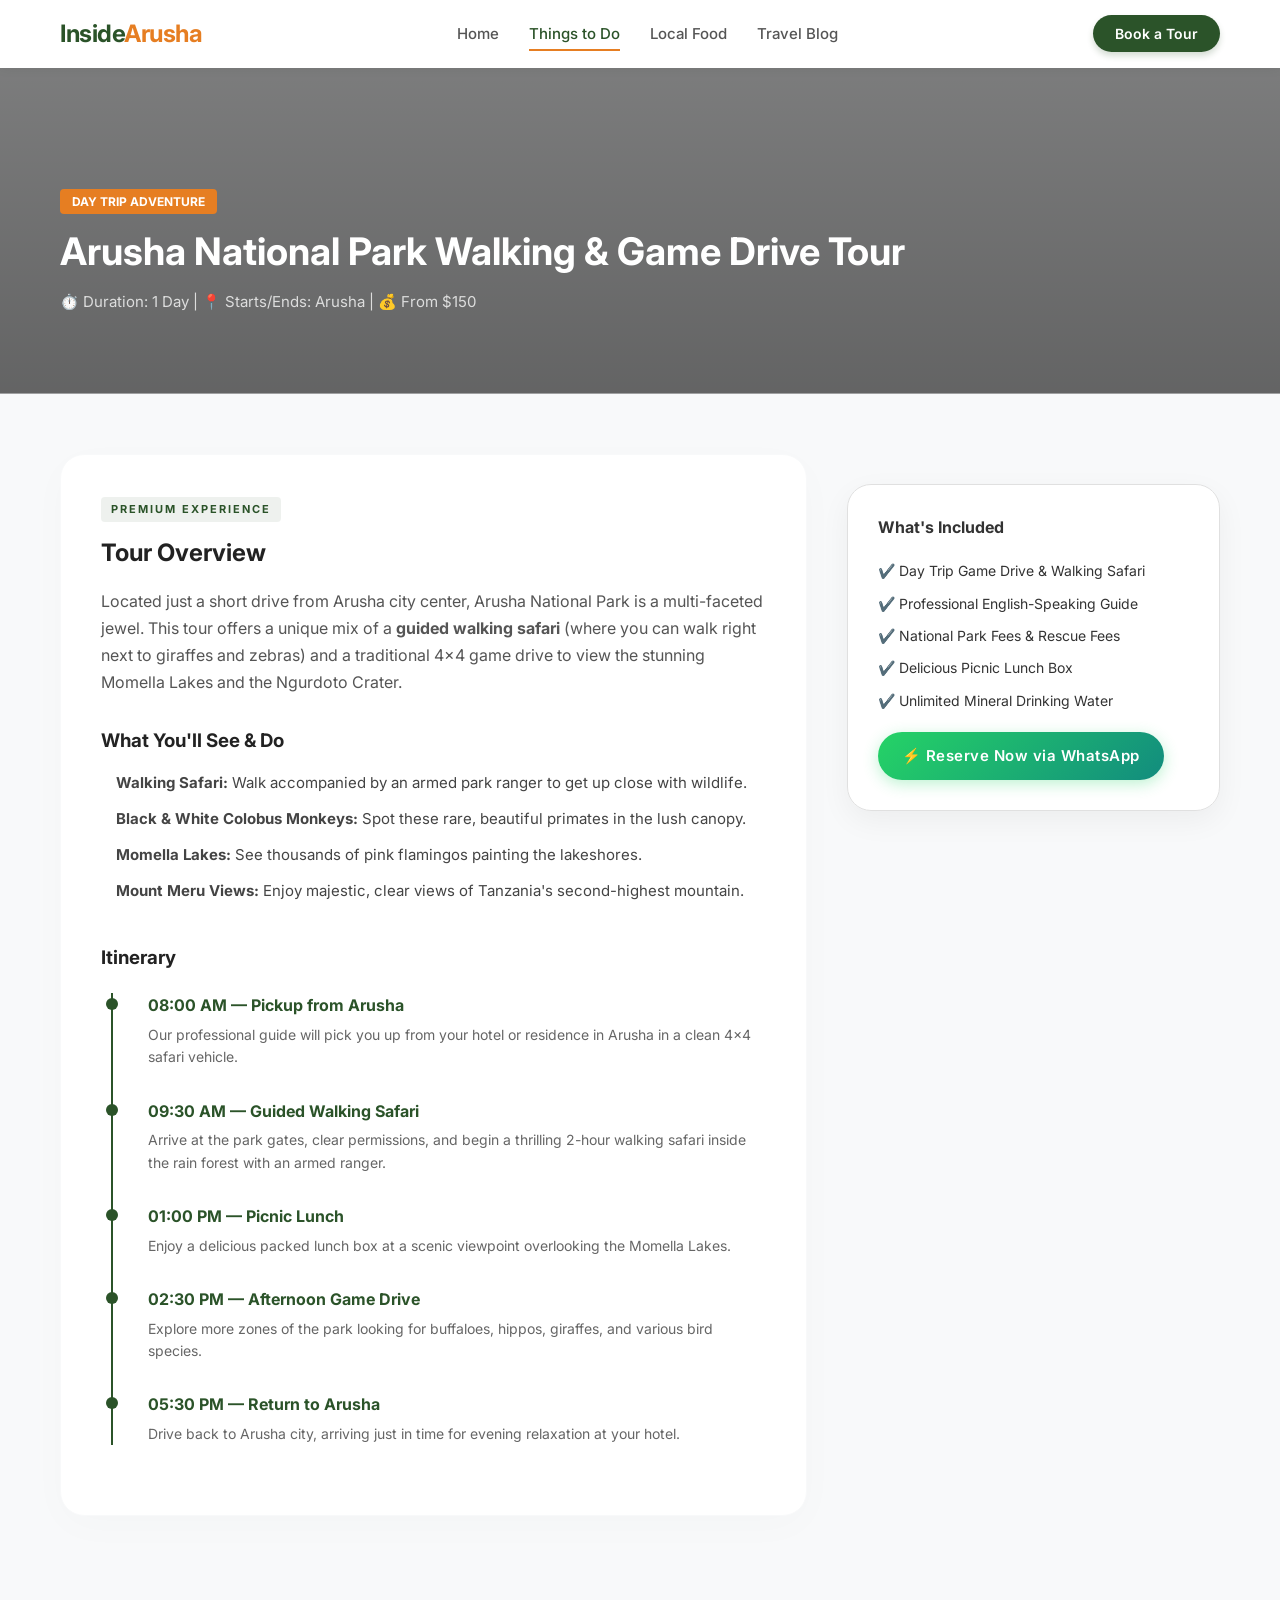
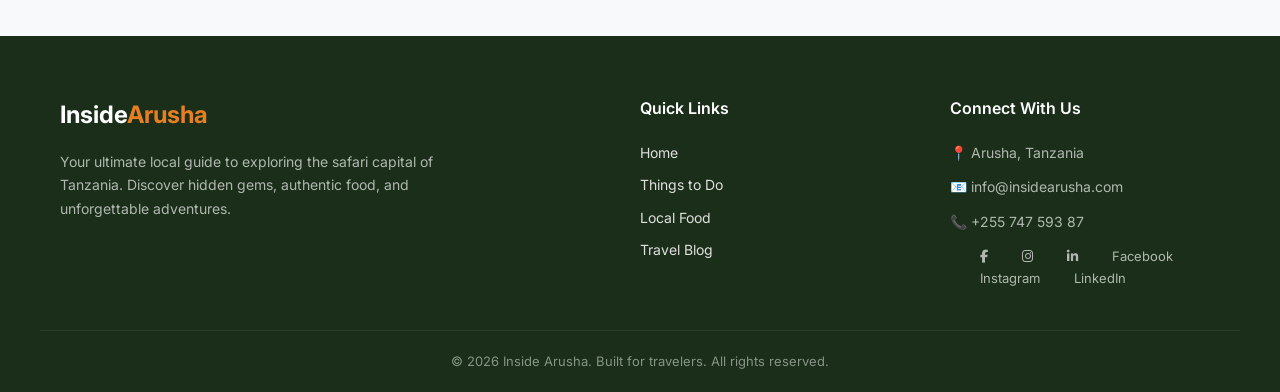
==== commit 65768474: "Standardize footers with premium icons and remove duplicate footers" ====
--- a/arusha-park.html
+++ b/arusha-park.html
@@ -6,6 +6,8 @@
     <title>Arusha National Park Day Tour | Inside Arusha</title>
     <link href="https://fonts.googleapis.com/css2?family=Inter:wght=400;500;600;700&display=swap" rel="stylesheet">
     <link rel="stylesheet" href="style.css">
+    <link rel="stylesheet" href="https://cdnjs.cloudflare.com/ajax/libs/font-awesome/6.7.2/css/all.min.css">
+    <link rel="icon" type="image/jpeg" href="images/favicon.jpg">
 </head>
 <body>
 <header class="site-header">
@@ -128,7 +130,9 @@
                 <p>📍 Arusha, Tanzania</p>
                 <p>📧 info@insidearusha.com</p>
                 <p>📞 +255 747 593 87</p>
-                <div class="footer-socials">
+                                    <a href="https://facebook.com" target="_blank" class="footer-social-link"><i class="fa-brands fa-facebook-f"></i></a>
+                    <a href="https://instagram.com" target="_blank" class="footer-social-link"><i class="fa-brands fa-instagram"></i></a>
+                    <a href="https://linkedin.com" target="_blank" class="footer-social-link"><i class="fa-brands fa-linkedin-in"></i></a>
                     <a href="https://facebook.com" target="_blank" class="footer-social-link">Facebook</a>
                     <a href="https://instagram.com" target="_blank" class="footer-social-link">Instagram</a>
                     <a href="https://linkedin.com" target="_blank" class="footer-social-link">LinkedIn</a>
--- a/style.css
+++ b/style.css
@@ -1127,6 +1127,10 @@
     transform: translateY(-8px) !important;
     box-shadow: 0 20px 40px rgba(43, 83, 41, 0.08) !important; 
     border-color: #e67e22 !important; 
+}
+
+.food-card:hover .food-card-image img {
+    transform: scale(1.05);
 }
 
 .unique-minimalist-content {
@@ -1434,4 +1438,90 @@
     background-color: #128c7e;
     transform: scale(1.05);
     color: white;
+}
+
+/* Video Modal Styles */
+.video-modal {
+    position: fixed;
+    top: 0;
+    left: 0;
+    width: 100%;
+    height: 100%;
+    z-index: 10000;
+    display: flex;
+    align-items: center;
+    justify-content: center;
+    opacity: 0;
+    pointer-events: none;
+    transition: opacity 0.3s ease;
+}
+
+.video-modal.open {
+    opacity: 1;
+    pointer-events: auto;
+}
+
+.modal-overlay {
+    position: absolute;
+    top: 0;
+    left: 0;
+    width: 100%;
+    height: 100%;
+    background: rgba(0, 0, 0, 0.85);
+    backdrop-filter: blur(8px);
+}
+
+.modal-content {
+    position: relative;
+    width: 90%;
+    max-width: 800px;
+    background: #000;
+    border-radius: 16px;
+    overflow: hidden;
+    box-shadow: 0 25px 50px -12px rgba(0, 0, 0, 0.5);
+    transform: scale(0.9);
+    transition: transform 0.3s cubic-bezier(0.175, 0.885, 0.32, 1.275);
+}
+
+.video-modal.open .modal-content {
+    transform: scale(1);
+}
+
+.modal-close {
+    position: absolute;
+    top: 15px;
+    right: 15px;
+    background: rgba(255, 255, 255, 0.2);
+    border: none;
+    color: #fff;
+    font-size: 24px;
+    width: 40px;
+    height: 40px;
+    border-radius: 50%;
+    cursor: pointer;
+    display: flex;
+    align-items: center;
+    justify-content: center;
+    transition: background 0.2s ease, transform 0.2s ease;
+    z-index: 10;
+}
+
+.modal-close:hover {
+    background: rgba(255, 255, 255, 0.4);
+    transform: rotate(90deg);
+}
+
+.iframe-container {
+    position: relative;
+    width: 100%;
+    padding-top: 56.25%; /* 16:9 aspect ratio */
+}
+
+.iframe-container iframe {
+    position: absolute;
+    top: 0;
+    left: 0;
+    width: 100%;
+    height: 100%;
+    border: 0;
 }
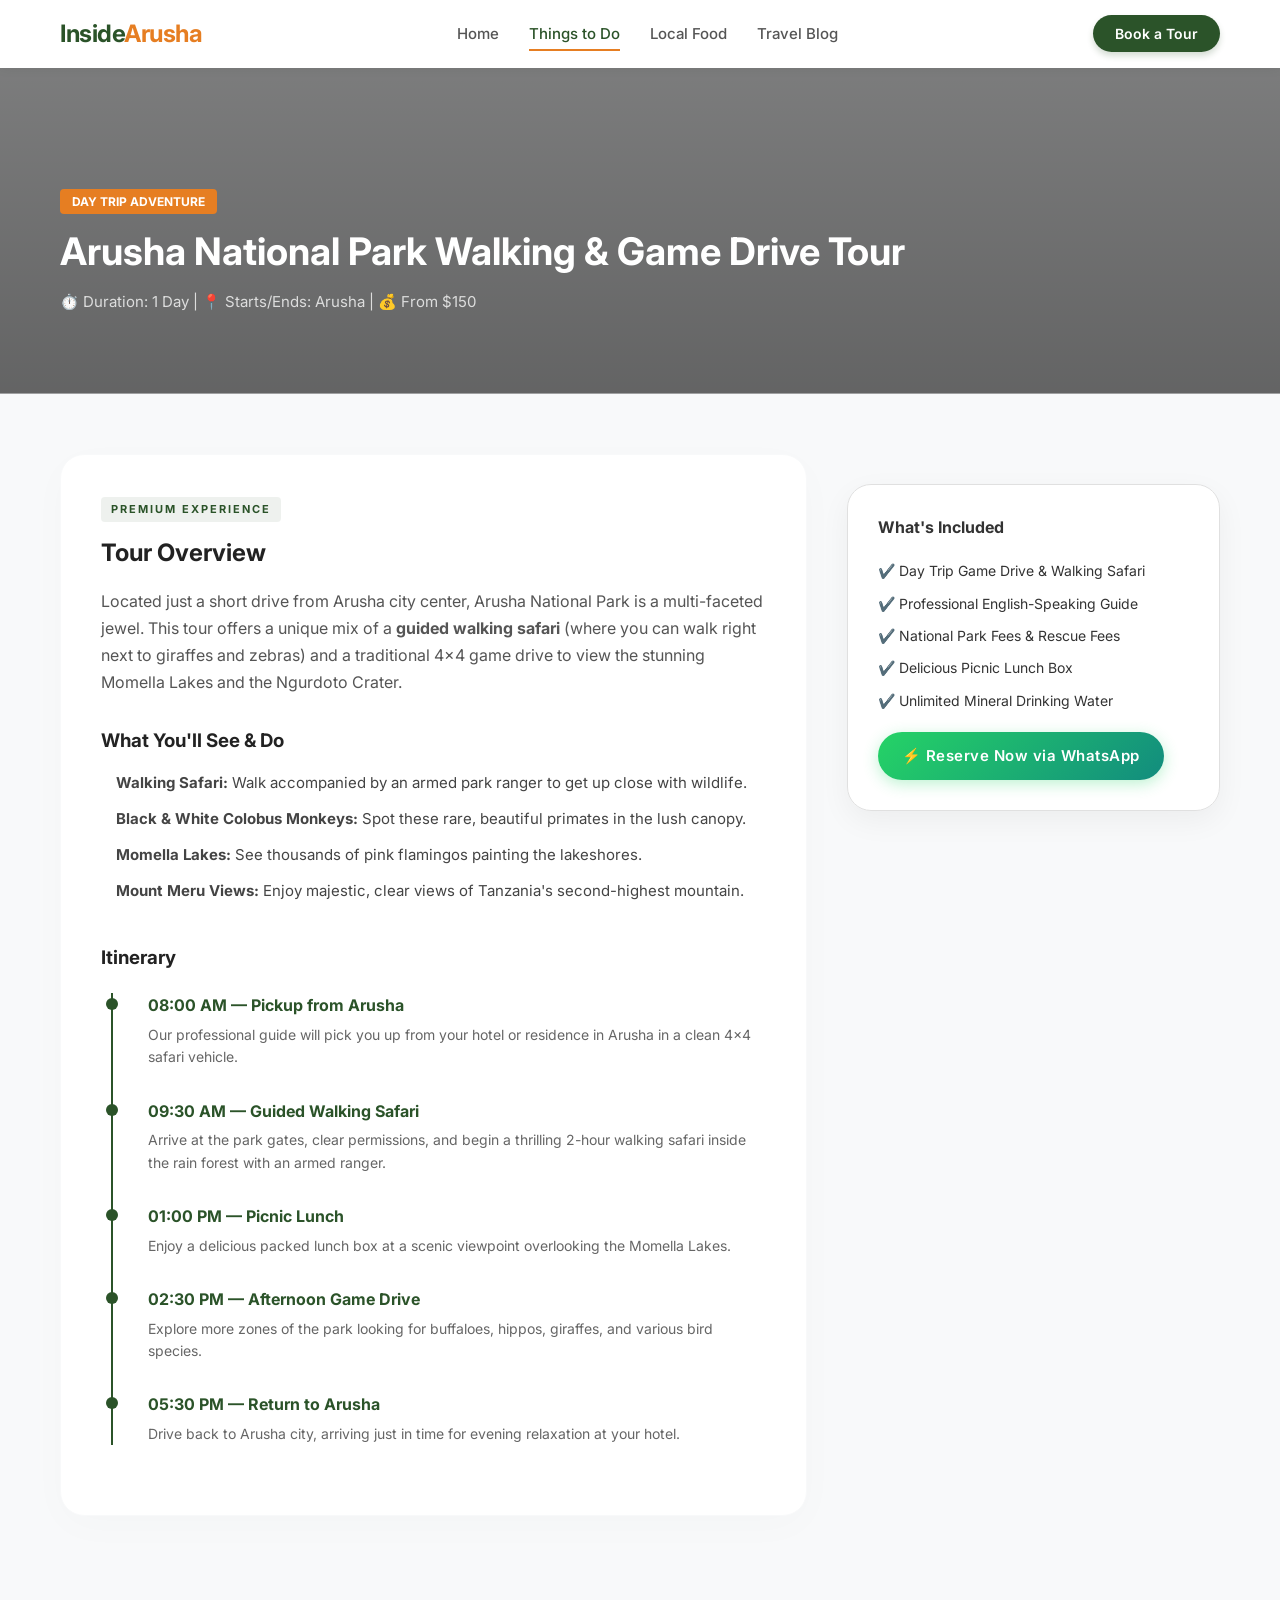
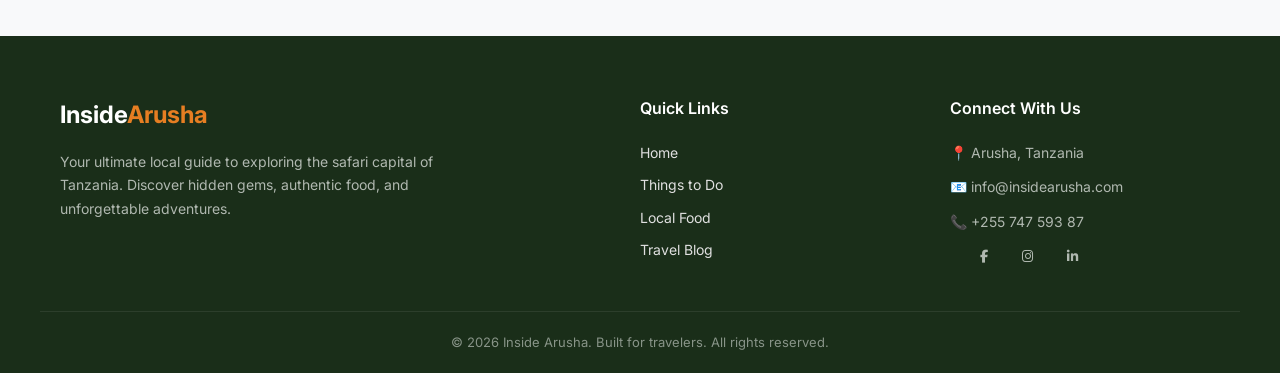
==== commit 570568b0: "Update footer icons and clean up duplicate social links" ====
--- a/arusha-park.html
+++ b/arusha-park.html
@@ -133,9 +133,8 @@
                                     <a href="https://facebook.com" target="_blank" class="footer-social-link"><i class="fa-brands fa-facebook-f"></i></a>
                     <a href="https://instagram.com" target="_blank" class="footer-social-link"><i class="fa-brands fa-instagram"></i></a>
                     <a href="https://linkedin.com" target="_blank" class="footer-social-link"><i class="fa-brands fa-linkedin-in"></i></a>
-                    <a href="https://facebook.com" target="_blank" class="footer-social-link">Facebook</a>
-                    <a href="https://instagram.com" target="_blank" class="footer-social-link">Instagram</a>
-                    <a href="https://linkedin.com" target="_blank" class="footer-social-link">LinkedIn</a>
+                    
+                    
                 </div>
             </div>
         </div>
